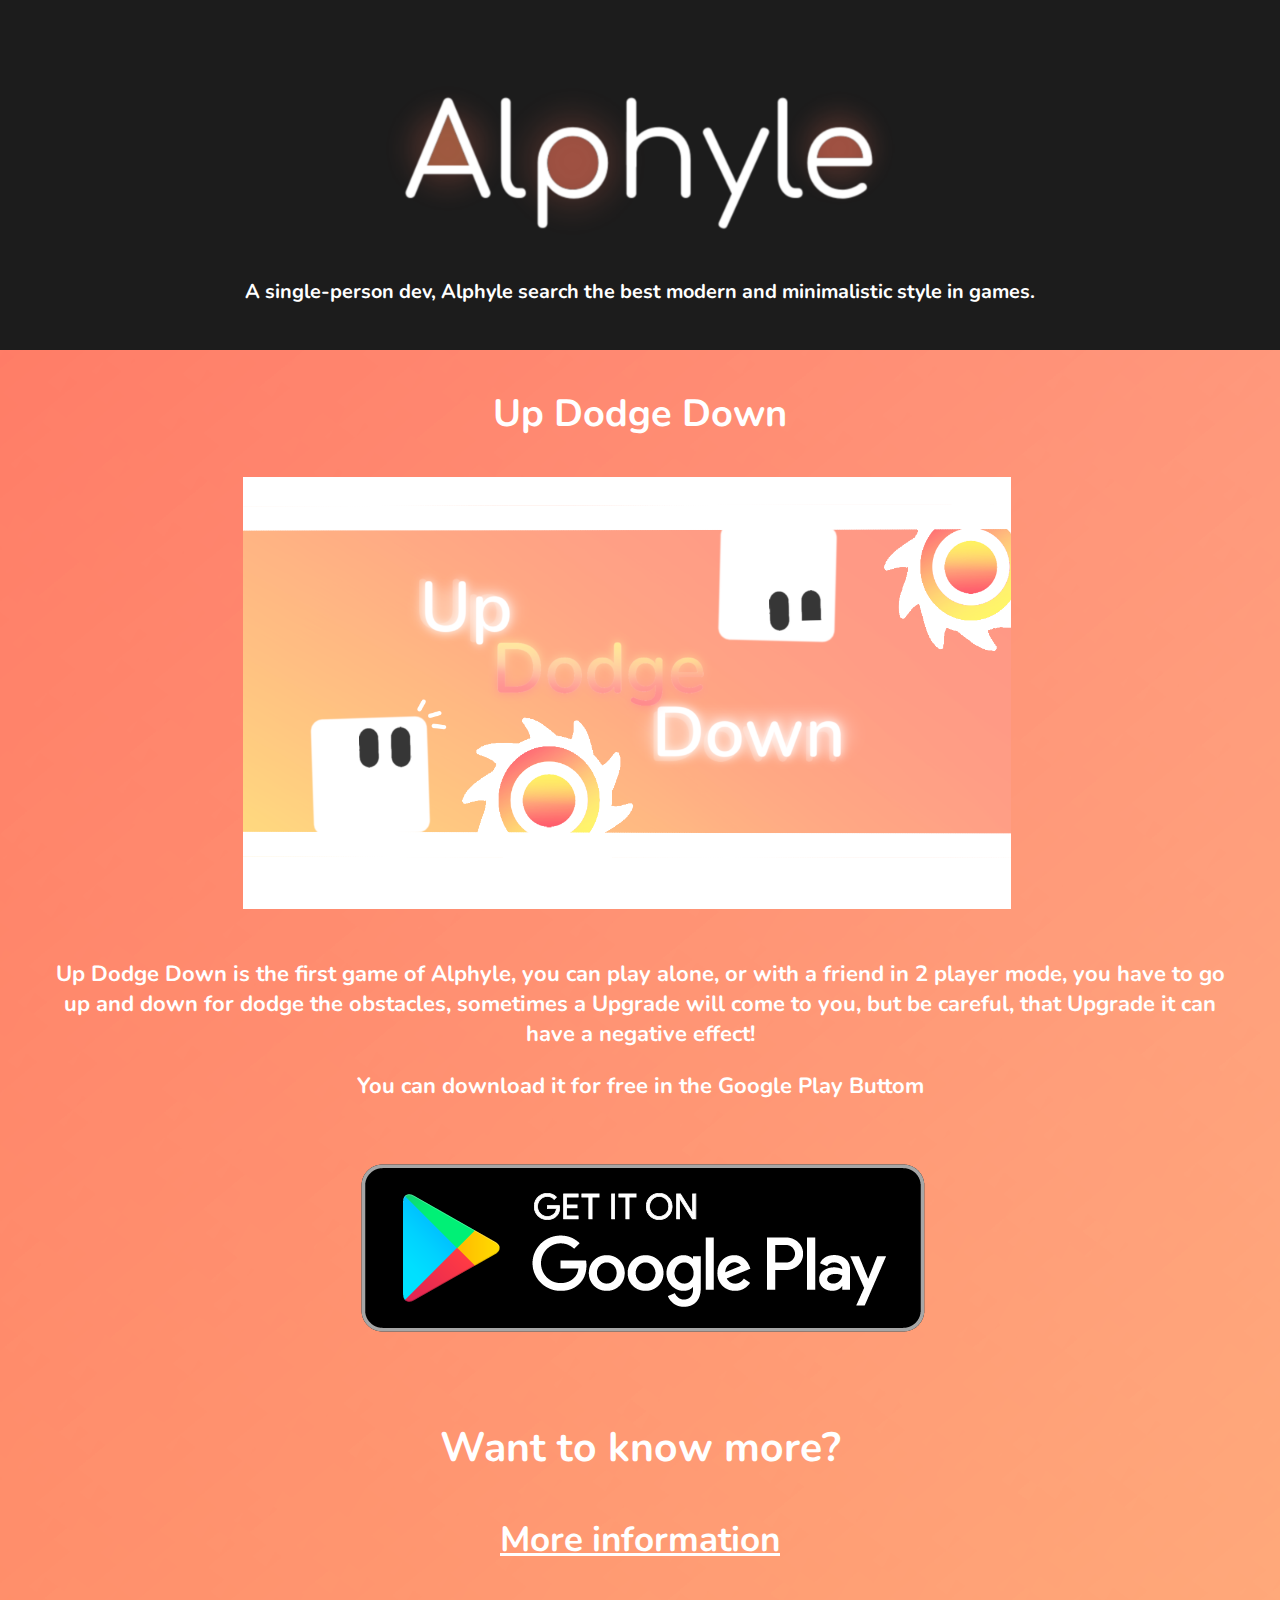
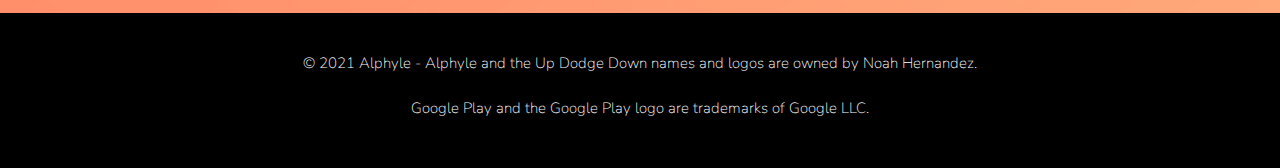
==== index.html @ a121c245 "first commit" ====
<!DOCTYPE html>

<html> 
  <head>
    <title>Alphyle</title>

    <!--Google Fonts nunito-->
    <link rel="preconnect" href="https://fonts.googleapis.com">
    <link rel="preconnect" href="https://fonts.gstatic.com" crossorigin>
    <link href="https://fonts.googleapis.com/css2?family=Nunito:ital,wght@0,200;0,300;0,400;0,600;0,700;0,800;0,900;1,200;1,300;1,400;1,600;1,700;1,800;1,900&display=swap" rel="stylesheet">

    <meta name="viewport" content="width=device-width", initial-scale="1.0">

    <!--CSS-->
    <link rel="stylesheet" href="style.css">

    <link rel="icon" href="res/images/AbstraltaIconCir.png">

  </head>


  <body>
    <!--HEADER-->
    <header class="header">

      <div class="header-content">
        <img src="res/images/AlphyleB.png"  alt="Alphyle logo" style="max-width:100%;height:auto;">

      </div>

      <div class="Alphyle_objetive_explain">
        <h3>A single-person dev, Alphyle search the best modern and minimalistic style in games.</h3>
      </div>


      </header>


    </header>


    <!--Up Dodge Down-->
    <section>
      <h3 class="Games-text-c">Up Dodge Down</h3>

      <div>

        <!--Imagen, explicacion y link a google play (link por imagen)-->
        <div>
          <img class="UDD_Image" src="res/images/UDD.png" alt="Up Dodge Down" style="max-width:100%;height:auto;">

          <p class="UDD_Explain">Up Dodge Down is the first game of Alphyle, you can play alone, or with a friend in 2 player mode, 
            you have to go up and down for dodge the obstacles, sometimes a Upgrade will come to you, but be careful, that Upgrade 
            it can have a negative effect!
          </p>

          <p class="UDD_Explain", class="PlayBadgeExplain">
            You can download it for free in the Google Play Buttom
          </p>
            
        <div class="GooglePlayBadgeDIV">
          <a class="GooglePlayBadge" href="https://play.google.com/store/apps/details?id=com.Alphyle.UpDodgeDown", target="_blank">
            <img src="res/images/google-play-badge.png" alt="Google Play Badge">
          </a>
        </div>
          
        </div>

        </div>

      </div>

      <!--More?-->
    <section class="want_more?">

      <div class="Container-text-c">

        <div class="Want_more_div">
          <h3>
            Want to know more?
          </h3>

          <a href="MoreAboutUDD.html">More information</a>



        </div>
      </div>

      <!--FOOTER-->
      <footer class="footer">

        <h5 class="Copyright">© 2021 Alphyle - Alphyle and the Up Dodge Down names and logos are owned by Noah Hernandez.</h5>

        <h5 class="Copyright">Google Play and the Google Play logo are trademarks of Google LLC.</h5>



      </footer>

  </body>


</html>
---- style.css ----
/**{
    padding: 0;
    margin: 0;
}*/

/*.header::after{
    content: '';
    height: 50vh;
    width: 100%;

    background-image: url("res/images/Background.png");
    background-size: cover;
    background-repeat: no-repeat;
    background-position: center;

    display: block;
}*/

body{
    background: rgba(0,0,0,0.9);
    margin: 0;
    color: #ffffff;
    font-family: 'Nunito', sans-serif;

    background-image: url("res/images/webpage-BG\(minus1\).png");
    background-size: auto;
    background-position-y: -700px;
    background-repeat: no-repeat;
}


.header-content{
    background: rgb(28, 28, 28);
    padding-top: 10px;
    padding-left: 30%;
    padding-right: 30%;

    z-index: 1;
    display: flex;
    align-items: center;
    justify-content: center;

    max-width: 40%;

    width: 50%;
    height: auto;
    
    
    margin-left: auto;
    margin-right: auto;

}

.Alphyle_objetive_explain{
    background: rgb(28, 28, 28);

    padding-bottom: 25px;
    padding-top: 10px;

    margin-top: -50px;

    font-weight: bold;
    text-align: center;
    font-size: 17px;
}

.Games-text-c{
    font-weight: bold;
    text-align: center;
    font-size: 38px;


}



.UDD_Image{
    
    display: flex;

    width: 60%;
    height: 60%;

    margin-left: 19%;

    margin-bottom: 50px;
}

.UDD_Explain{
    text-align: center;
    font-weight: bold;
    font-size: 22px;

    padding-left: 40px;
    padding-right: 40px;
}

/*Footer & Copyright notice*/
.footer{
    bottom: 0;
    background: rgba(0,0,0,1);
    padding-bottom: 25px;
    padding-top: 15px;
    margin: auto;
    margin-left: auto;

    
    align-items: center;
    justify-content: center;



}

.Copyright{
    font-size: 15px;
    font-weight: lighter;
    text-align: center;
    

}

/*Google Play Badge*/
.GooglePlayBadgeDIV{
    display: flex;
    align-items: center;
    justify-content: center;

}

.GooglePlayBadge{

    max-width: 50%;
    height: 50%;
}

/*Want more info?*/
.Want_more_div{
    font-size: 35px;
    font-weight: bolder;
    text-align: center;
    
    padding-bottom: 50px;
}

/*Links colored to white*/
a:any-link{
    color: white;
}


/*Celulares de 560 de altura*/
@media(max-height: 560px){
    .header-content{
        
        padding-left: 310px;
        padding-right: 310px;
    }

    .Alphyle_objetive_explain{
        -webkit-box-sizing: border-box; 
        -moz-box-sizing: border-box;    
        box-sizing: border-box;      
       }

    .Alphyle_objetive_explain{
        padding-top: 25px;
        width: 840px;
    }

    .Games-text-c{
        margin-left: 170px;

        width: 500px;
        height: auto;
    }
    
    .UDD_Image{
        margin-left: 165px;
        width: 90%;
        height: auto;
    }

    .UDD_Explain{
        margin-left: 25px;
        margin-right: 21px;

        width: 700px;
        height: auto;
    }

    .GooglePlayBadge{
        margin-right: 102px;
    }

    .Want_more_div{
        margin-left: 165px;

        width: 500px;
        height: auto;
    }
    .footer{
        margin-left: 0px;

        padding-right: 165px;
        padding-left: 165px;

        width: 500px;
        height: auto;
    }
}


/*Celulares de 640 de altura*/
@media(max-height: 640px){
    .header-content{
        
        padding-left: 350px;
        padding-right: 350px;
    }

    .Alphyle_objetive_explain{
        -webkit-box-sizing: border-box; 
        -moz-box-sizing: border-box;    
        box-sizing: border-box;      
       }

    .Alphyle_objetive_explain{
        padding-top: 25px;


        padding-left: 50%;
        padding-right: 50%;

        width: 870px;
        height: auto;
    }

    .Games-text-c{
        margin-left: 170px;

        width: 500px;
        height: auto;
    }
    
    .UDD_Image{
        margin-left: 235px;
        width: 100%;
        height: auto;
    }

    .UDD_Explain{
        margin-left: 25px;
        margin-right: 21px;

        width: 700px;
        height: auto;
    }

    .GooglePlayBadge{
        margin-right: 72px;

        width: 100px;
        height: auto;
    }

    .Want_more_div{
        margin-left: 165px;

        width: 500px;
        height: auto;
    }
    .footer{
        margin-left: 0px;

        padding-right: 50%;
        padding-left: 50%;

        padding-bottom: 100px;

        width: 500px;
        height: auto;
    }
    .Copyright{
        margin-bottom: 50px;
    }
}

/*Celulares de 731 de altura*/
@media(max-height: 731px){
    .header-content{
        
        padding-left: 280px;
        padding-right: 280px;
    }

    .Alphyle_objetive_explain{
        -webkit-box-sizing: border-box; 
        -moz-box-sizing: border-box;    
        box-sizing: border-box;      
       }

    .Alphyle_objetive_explain{
        padding-top: 25px;

        padding-right: 50px;

        width: 800px;
        height: auto;
    }

    .Games-text-c{
        margin-left: 120px;

        width: 500px;
        height: auto;
    }
    
    .UDD_Image{
        margin-left: 160px;
        width: 100%;
        height: auto;
    }

    .UDD_Explain{
        margin-left: 14px;
        margin-right: 14px;

        width: 610px;
        height: auto;
    }

    .GooglePlayBadge{
        margin-right: 140px;

        width: 200px;
        height: auto;
    }

    .Want_more_div{
        margin-left: 110px;

        width: 500px;
        height: auto;
    }
    .footer{
        margin-left: 0px;

        padding-right: 25%;
        padding-left: 30%;

        padding-bottom: 100px;

        width: 500px;
        height: auto;
    }
    .Copyright{
        margin-bottom: 50px;
    }
}



/*Celulares de 823 de altura*/
@media(max-height: 823px){
    .header-content{
        
        padding-left: 280px;
        padding-right: 280px;
    }

    .Alphyle_objetive_explain{
        -webkit-box-sizing: border-box; 
        -moz-box-sizing: border-box;    
        box-sizing: border-box;      
       }

    .Alphyle_objetive_explain{
        padding-top: 25px;

        padding-right: 50px;

        width: 800px;
        height: auto;
    }

    .Games-text-c{
        margin-left: 120px;

        width: 500px;
        height: auto;
    }
    
    .UDD_Image{
        margin-left: 160px;
        width: 100%;
        height: auto;
    }

    .UDD_Explain{
        margin-left: 14px;
        margin-right: 14px;

        width: 610px;
        height: auto;
    }

    .GooglePlayBadge{
        margin-right: 140px;

        width: 200px;
        height: auto;
    }

    .Want_more_div{
        margin-left: 110px;

        width: 500px;
        height: auto;
    }
    .footer{
        margin-left: 0px;

        padding-right: 25%;
        padding-left: 30%;

        padding-bottom: 100px;

        width: 500px;
        height: auto;
    }
    .Copyright{
        margin-bottom: 50px;
    }
}
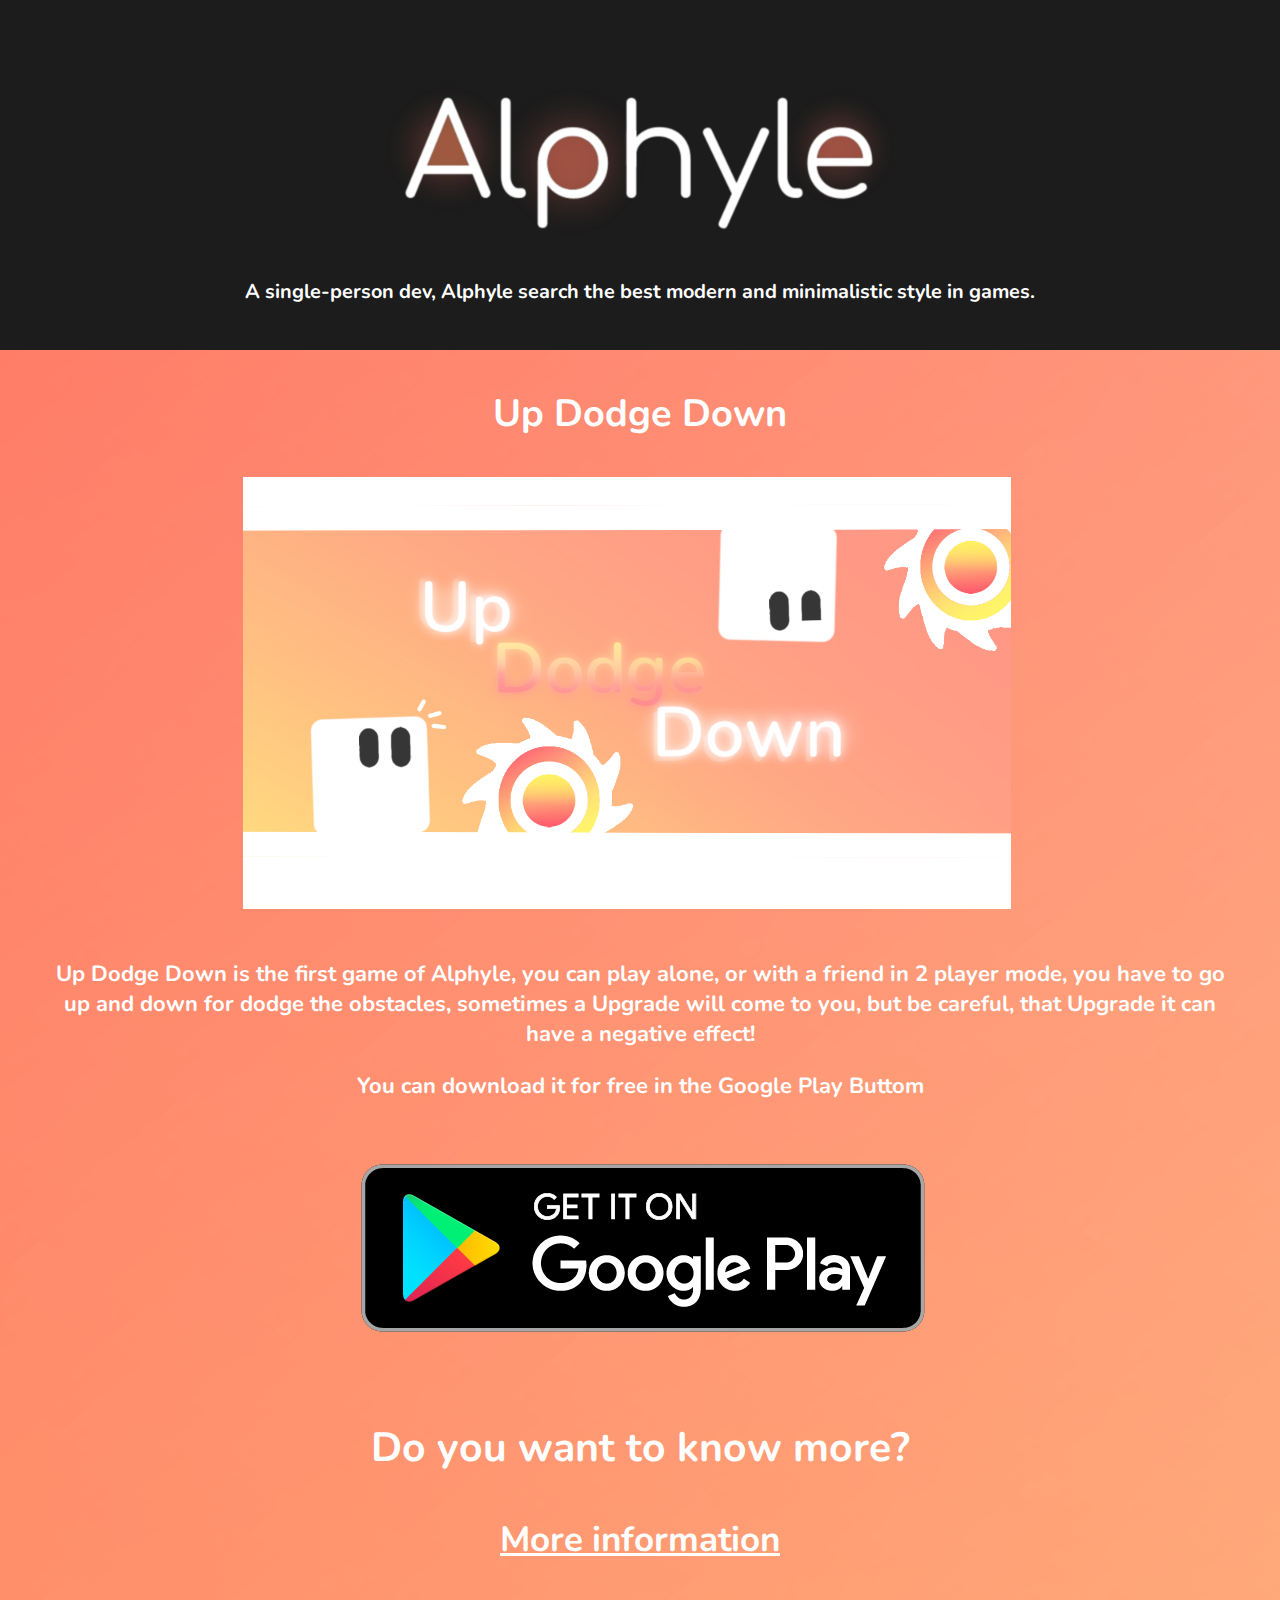
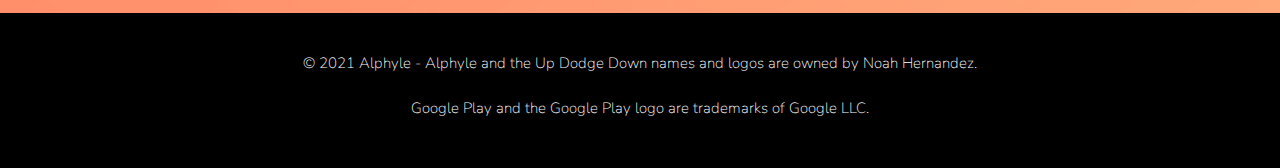
==== commit d939c017: "Update index.html" ====
--- a/index.html
+++ b/index.html
@@ -77,10 +77,10 @@
 
         <div class="Want_more_div">
           <h3>
-            Want to know more?
+            Do you want to know more?
           </h3>
 
-          <a href="MoreAboutUDD.html">More information</a>
+          <a href="https://sites.google.com/view/alphyle/up-dodge-down">More information</a>
 
 
 
@@ -101,4 +101,4 @@
   </body>
 
 
-</html>+</html>
--- a/style.css
+++ b/style.css
@@ -150,7 +150,7 @@
 
 
 /*Celulares de 560 de altura*/
-@media(max-height: 560px){
+@media(max-width: 360px){
     .header-content{
         
         padding-left: 310px;
@@ -210,9 +210,8 @@
     }
 }
 
-
 /*Celulares de 640 de altura*/
-@media(max-height: 640px){
+@media(max-width: 470px){
     .header-content{
         
         padding-left: 350px;
@@ -285,151 +284,3 @@
         margin-bottom: 50px;
     }
 }
-
-/*Celulares de 731 de altura*/
-@media(max-height: 731px){
-    .header-content{
-        
-        padding-left: 280px;
-        padding-right: 280px;
-    }
-
-    .Alphyle_objetive_explain{
-        -webkit-box-sizing: border-box; 
-        -moz-box-sizing: border-box;    
-        box-sizing: border-box;      
-       }
-
-    .Alphyle_objetive_explain{
-        padding-top: 25px;
-
-        padding-right: 50px;
-
-        width: 800px;
-        height: auto;
-    }
-
-    .Games-text-c{
-        margin-left: 120px;
-
-        width: 500px;
-        height: auto;
-    }
-    
-    .UDD_Image{
-        margin-left: 160px;
-        width: 100%;
-        height: auto;
-    }
-
-    .UDD_Explain{
-        margin-left: 14px;
-        margin-right: 14px;
-
-        width: 610px;
-        height: auto;
-    }
-
-    .GooglePlayBadge{
-        margin-right: 140px;
-
-        width: 200px;
-        height: auto;
-    }
-
-    .Want_more_div{
-        margin-left: 110px;
-
-        width: 500px;
-        height: auto;
-    }
-    .footer{
-        margin-left: 0px;
-
-        padding-right: 25%;
-        padding-left: 30%;
-
-        padding-bottom: 100px;
-
-        width: 500px;
-        height: auto;
-    }
-    .Copyright{
-        margin-bottom: 50px;
-    }
-}
-
-
-
-/*Celulares de 823 de altura*/
-@media(max-height: 823px){
-    .header-content{
-        
-        padding-left: 280px;
-        padding-right: 280px;
-    }
-
-    .Alphyle_objetive_explain{
-        -webkit-box-sizing: border-box; 
-        -moz-box-sizing: border-box;    
-        box-sizing: border-box;      
-       }
-
-    .Alphyle_objetive_explain{
-        padding-top: 25px;
-
-        padding-right: 50px;
-
-        width: 800px;
-        height: auto;
-    }
-
-    .Games-text-c{
-        margin-left: 120px;
-
-        width: 500px;
-        height: auto;
-    }
-    
-    .UDD_Image{
-        margin-left: 160px;
-        width: 100%;
-        height: auto;
-    }
-
-    .UDD_Explain{
-        margin-left: 14px;
-        margin-right: 14px;
-
-        width: 610px;
-        height: auto;
-    }
-
-    .GooglePlayBadge{
-        margin-right: 140px;
-
-        width: 200px;
-        height: auto;
-    }
-
-    .Want_more_div{
-        margin-left: 110px;
-
-        width: 500px;
-        height: auto;
-    }
-    .footer{
-        margin-left: 0px;
-
-        padding-right: 25%;
-        padding-left: 30%;
-
-        padding-bottom: 100px;
-
-        width: 500px;
-        height: auto;
-    }
-    .Copyright{
-        margin-bottom: 50px;
-    }
-}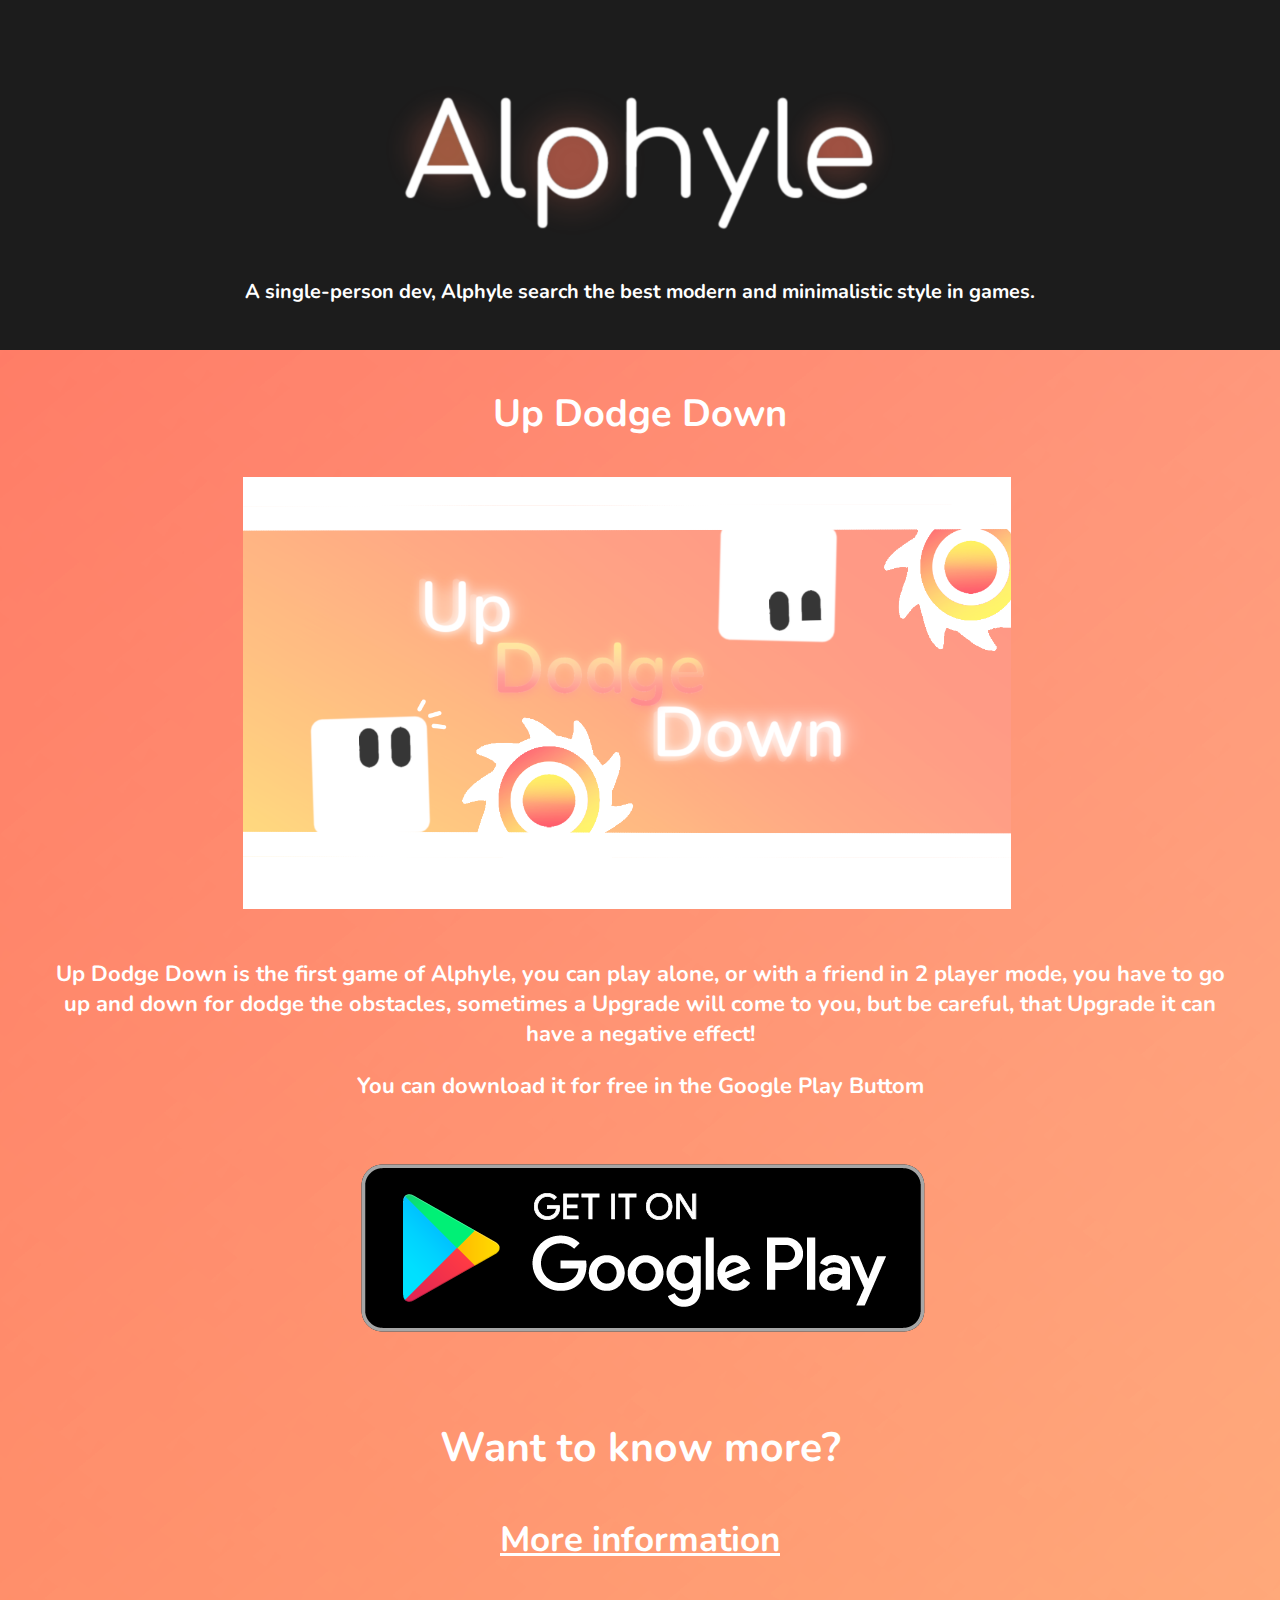
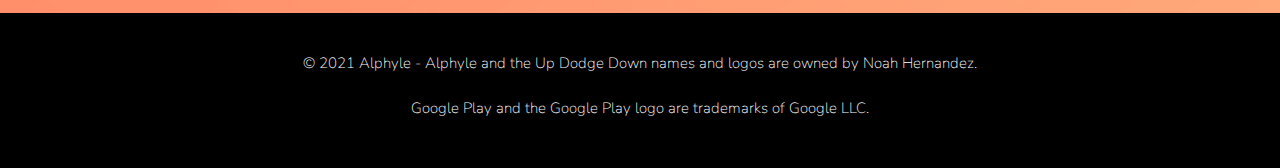
==== commit 132c20cb: "Update index.html" ====
--- a/index.html
+++ b/index.html
@@ -77,7 +77,7 @@
 
         <div class="Want_more_div">
           <h3>
-            Do you want to know more?
+            Want to know more?
           </h3>
 
           <a href="https://sites.google.com/view/alphyle/up-dodge-down">More information</a>
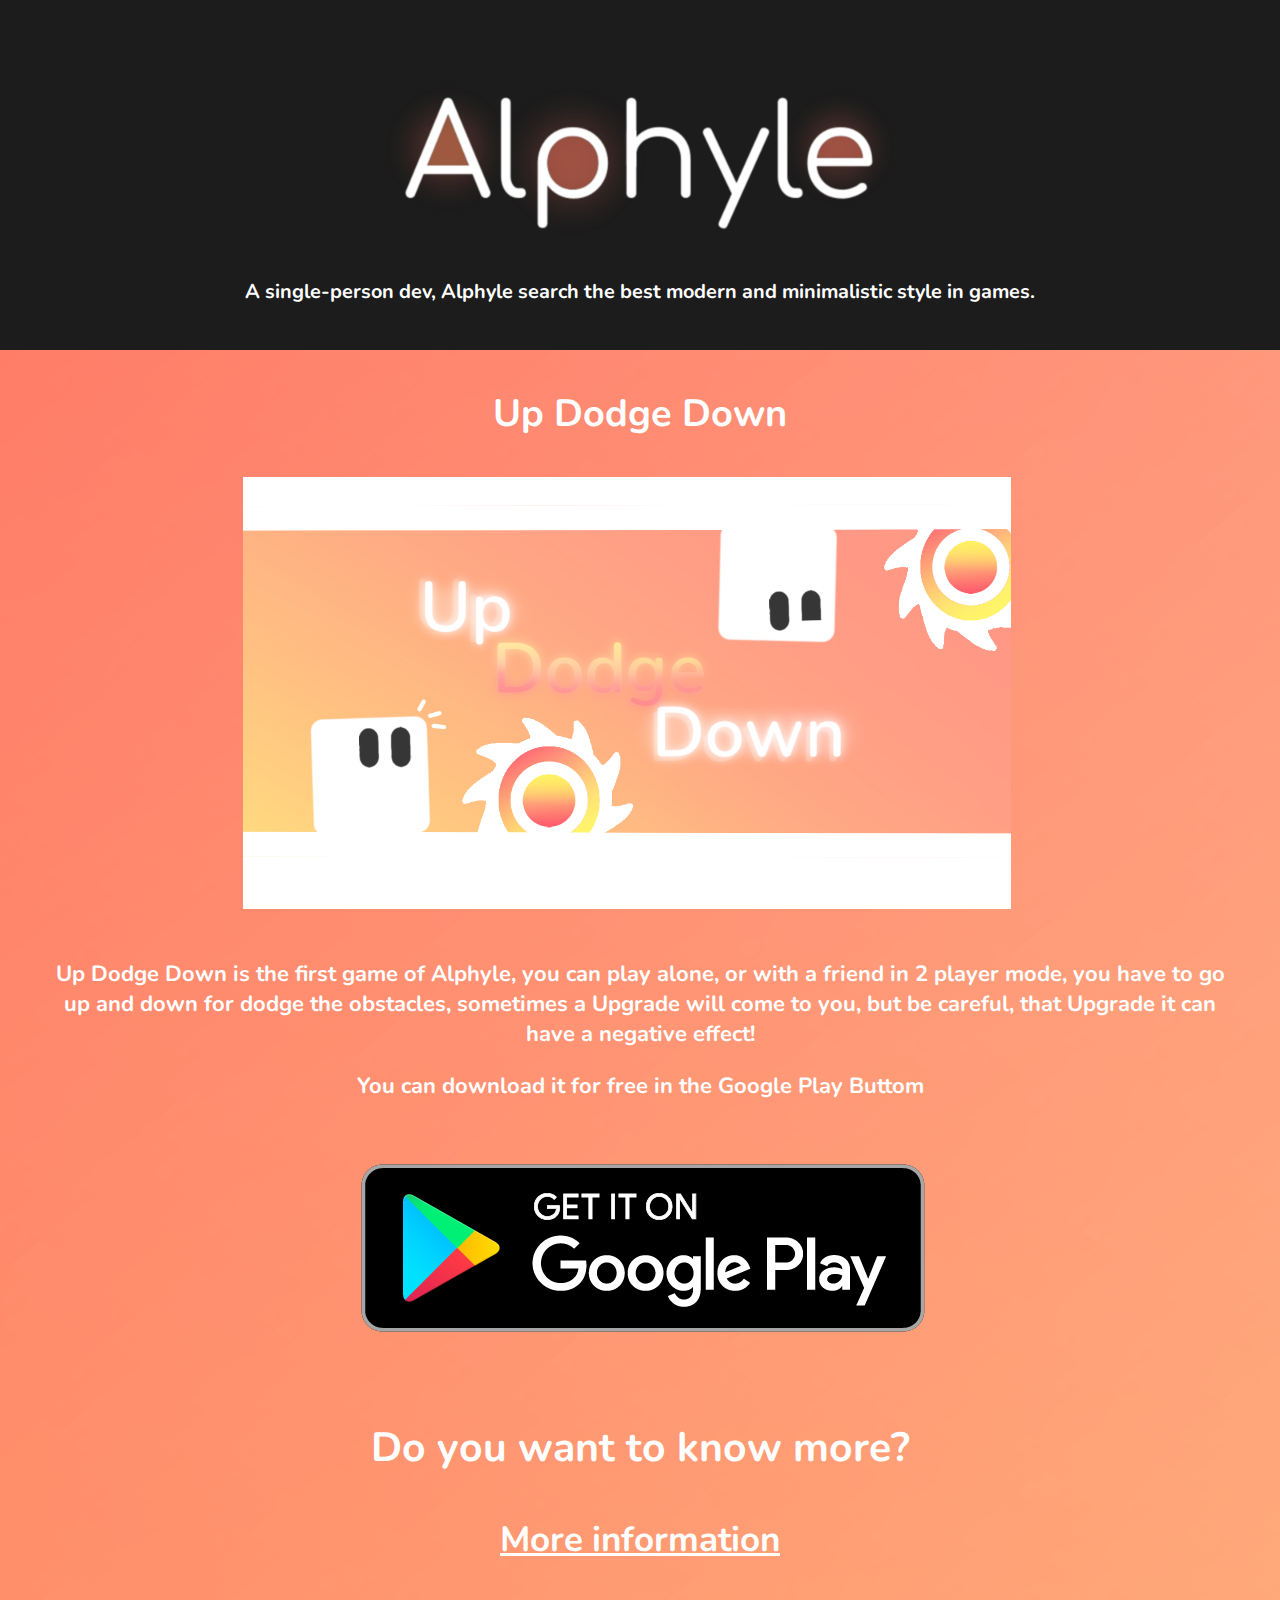
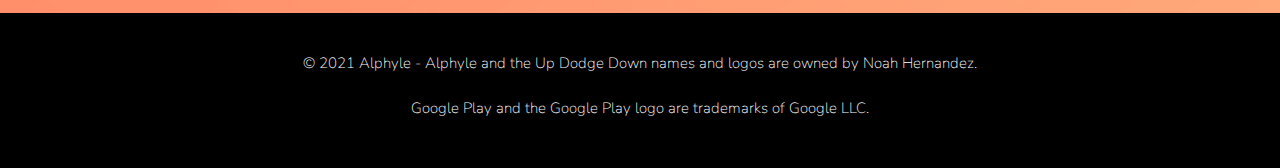
==== commit da013070: "Update index.html" ====
--- a/index.html
+++ b/index.html
@@ -77,7 +77,7 @@
 
         <div class="Want_more_div">
           <h3>
-            Want to know more?
+            Do you want to know more?
           </h3>
 
           <a href="https://sites.google.com/view/alphyle/up-dodge-down">More information</a>
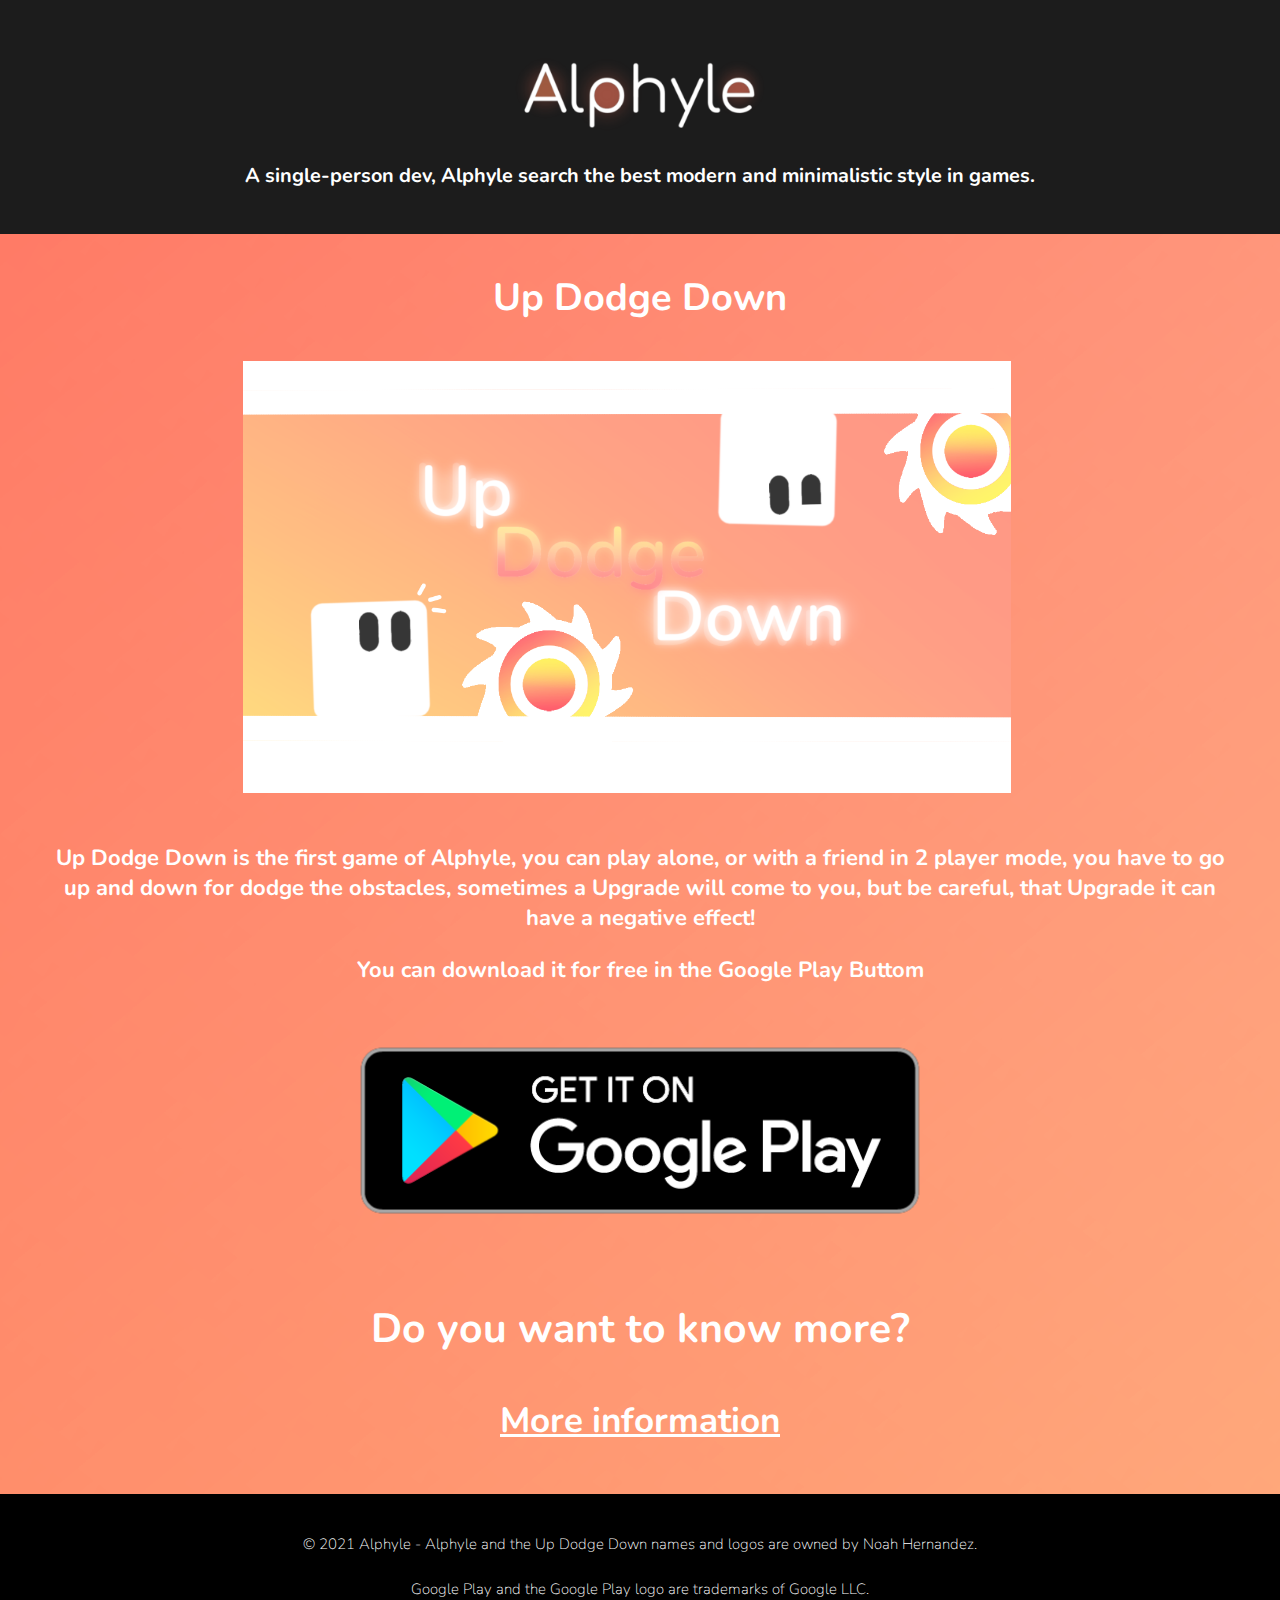
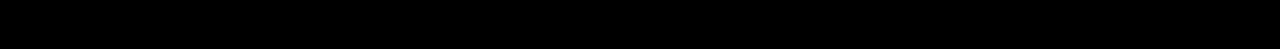
==== commit f9787944: "Add files via upload" ====
--- a/index.html
+++ b/index.html
@@ -1,104 +1,106 @@
-<!DOCTYPE html>
-
-<html> 
-  <head>
-    <title>Alphyle</title>
-
-    <!--Google Fonts nunito-->
-    <link rel="preconnect" href="https://fonts.googleapis.com">
-    <link rel="preconnect" href="https://fonts.gstatic.com" crossorigin>
-    <link href="https://fonts.googleapis.com/css2?family=Nunito:ital,wght@0,200;0,300;0,400;0,600;0,700;0,800;0,900;1,200;1,300;1,400;1,600;1,700;1,800;1,900&display=swap" rel="stylesheet">
-
-    <meta name="viewport" content="width=device-width", initial-scale="1.0">
-
-    <!--CSS-->
-    <link rel="stylesheet" href="style.css">
-
-    <link rel="icon" href="res/images/AbstraltaIconCir.png">
-
-  </head>
-
-
-  <body>
-    <!--HEADER-->
-    <header class="header">
-
-      <div class="header-content">
-        <img src="res/images/AlphyleB.png"  alt="Alphyle logo" style="max-width:100%;height:auto;">
-
-      </div>
-
-      <div class="Alphyle_objetive_explain">
-        <h3>A single-person dev, Alphyle search the best modern and minimalistic style in games.</h3>
-      </div>
-
-
-      </header>
-
-
-    </header>
-
-
-    <!--Up Dodge Down-->
-    <section>
-      <h3 class="Games-text-c">Up Dodge Down</h3>
-
-      <div>
-
-        <!--Imagen, explicacion y link a google play (link por imagen)-->
-        <div>
-          <img class="UDD_Image" src="res/images/UDD.png" alt="Up Dodge Down" style="max-width:100%;height:auto;">
-
-          <p class="UDD_Explain">Up Dodge Down is the first game of Alphyle, you can play alone, or with a friend in 2 player mode, 
-            you have to go up and down for dodge the obstacles, sometimes a Upgrade will come to you, but be careful, that Upgrade 
-            it can have a negative effect!
-          </p>
-
-          <p class="UDD_Explain", class="PlayBadgeExplain">
-            You can download it for free in the Google Play Buttom
-          </p>
-            
-        <div class="GooglePlayBadgeDIV">
-          <a class="GooglePlayBadge" href="https://play.google.com/store/apps/details?id=com.Alphyle.UpDodgeDown", target="_blank">
-            <img src="res/images/google-play-badge.png" alt="Google Play Badge">
-          </a>
-        </div>
-          
-        </div>
-
-        </div>
-
-      </div>
-
-      <!--More?-->
-    <section class="want_more?">
-
-      <div class="Container-text-c">
-
-        <div class="Want_more_div">
-          <h3>
-            Do you want to know more?
-          </h3>
-
-          <a href="https://sites.google.com/view/alphyle/up-dodge-down">More information</a>
-
-
-
-        </div>
-      </div>
-
-      <!--FOOTER-->
-      <footer class="footer">
-
-        <h5 class="Copyright">© 2021 Alphyle - Alphyle and the Up Dodge Down names and logos are owned by Noah Hernandez.</h5>
-
-        <h5 class="Copyright">Google Play and the Google Play logo are trademarks of Google LLC.</h5>
-
-
-
-      </footer>
-
-  </body>
-
-
-</html>
+<!DOCTYPE html>
+
+<html> 
+  <head>
+    <title>Alphyle</title>
+
+    <!--Google Fonts nunito-->
+    <link rel="preconnect" href="https://fonts.googleapis.com">
+    <link rel="preconnect" href="https://fonts.gstatic.com" crossorigin>
+    <link href="https://fonts.googleapis.com/css2?family=Nunito:ital,wght@0,200;0,300;0,400;0,600;0,700;0,800;0,900;1,200;1,300;1,400;1,600;1,700;1,800;1,900&display=swap" rel="stylesheet">
+
+    <meta name="viewport" content="width=device-width", initial-scale="1.0">
+
+    <!--CSS-->
+    <link rel="stylesheet" href="style.css">
+
+    <link rel="icon" href="res/images/AbstraltaIconCir.png">
+
+    <link rel="icon" href="res/images/SinglePlayer.png">
+
+  </head>
+
+
+  <body>
+    <!--HEADER-->
+    <header class="header">
+
+      <div class="header-content">
+        <img class="header_image" src="res/images/AlphyleB.png" alt="Alphyle logo" >
+<!--style="max-width:40%;height:auto;"-->
+      </div>
+
+      <div class="Alphyle_objetive_explain">
+        <h3>A single-person dev, Alphyle search the best modern and minimalistic style in games.</h3>
+      </div>
+
+
+      </header>
+
+
+    </header>
+
+
+    <!--Up Dodge Down-->
+    <section class="content">
+      <h3 class="Games-text-c">Up Dodge Down</h3>
+
+      <div>
+
+        <!--Imagen, explicacion y link a google play (link por imagen)-->
+        <div>
+          <img class="UDD_Image" src="res/images/UDD.png" alt="Up Dodge Down" style="max-width:100%;height:auto;">
+
+          <p class="UDD_Explain">Up Dodge Down is the first game of Alphyle, you can play alone, or with a friend in 2 player mode, 
+            you have to go up and down for dodge the obstacles, sometimes a Upgrade will come to you, but be careful, that Upgrade 
+            it can have a negative effect!
+          </p>
+
+          <p class="UDD_Explain", class="PlayBadgeExplain">
+            You can download it for free in the Google Play Buttom
+          </p>
+            
+        <div class="GooglePlayBadgeDIV">
+          <a class="GooglePlayBadge" href="https://play.google.com/store/apps/details?id=com.Alphyle.UpDodgeDown", target="_blank">
+            <img src="res/images/google-play-badge.png" alt="Google Play Badge" style="max-width:100%;height:auto;">
+          </a>
+        </div>
+          
+        </div>
+
+        </div>
+
+      </div>
+
+      <!--More?-->
+    <section class="want_more?" class="content">
+
+      <div class="Container-text-c">
+
+        <div class="Want_more_div">
+          <h3>
+            Do you want to know more?
+          </h3>
+
+          <a href="Up Dodge Down/Up Dodge Down.html">More information</a>
+
+<!--https://sites.google.com/view/alphyle/up-dodge-down-->
+
+        </div>
+      </div>
+
+      <!--FOOTER-->
+      <footer class="footer">
+
+        <h5 class="Copyright">© 2021 Alphyle - Alphyle and the Up Dodge Down names and logos are owned by Noah Hernandez.</h5>
+
+        <h5 class="Copyright">Google Play and the Google Play logo are trademarks of Google LLC.</h5>
+
+
+
+      </footer>
+
+  </body>
+
+
+</html>--- a/style.css
+++ b/style.css
@@ -1,286 +1,145 @@
-/**{
-    padding: 0;
-    margin: 0;
-}*/
-
-/*.header::after{
-    content: '';
-    height: 50vh;
-    width: 100%;
-
-    background-image: url("res/images/Background.png");
-    background-size: cover;
-    background-repeat: no-repeat;
-    background-position: center;
-
-    display: block;
-}*/
-
-body{
-    background: rgba(0,0,0,0.9);
-    margin: 0;
-    color: #ffffff;
-    font-family: 'Nunito', sans-serif;
-
-    background-image: url("res/images/webpage-BG\(minus1\).png");
-    background-size: auto;
-    background-position-y: -700px;
-    background-repeat: no-repeat;
-}
-
-
-.header-content{
-    background: rgb(28, 28, 28);
-    padding-top: 10px;
-    padding-left: 30%;
-    padding-right: 30%;
-
-    z-index: 1;
-    display: flex;
-    align-items: center;
-    justify-content: center;
-
-    max-width: 40%;
-
-    width: 50%;
-    height: auto;
-    
-    
-    margin-left: auto;
-    margin-right: auto;
-
-}
-
-.Alphyle_objetive_explain{
-    background: rgb(28, 28, 28);
-
-    padding-bottom: 25px;
-    padding-top: 10px;
-
-    margin-top: -50px;
-
-    font-weight: bold;
-    text-align: center;
-    font-size: 17px;
-}
-
-.Games-text-c{
-    font-weight: bold;
-    text-align: center;
-    font-size: 38px;
-
-
-}
-
-
-
-.UDD_Image{
-    
-    display: flex;
-
-    width: 60%;
-    height: 60%;
-
-    margin-left: 19%;
-
-    margin-bottom: 50px;
-}
-
-.UDD_Explain{
-    text-align: center;
-    font-weight: bold;
-    font-size: 22px;
-
-    padding-left: 40px;
-    padding-right: 40px;
-}
-
-/*Footer & Copyright notice*/
-.footer{
-    bottom: 0;
-    background: rgba(0,0,0,1);
-    padding-bottom: 25px;
-    padding-top: 15px;
-    margin: auto;
-    margin-left: auto;
-
-    
-    align-items: center;
-    justify-content: center;
-
-
-
-}
-
-.Copyright{
-    font-size: 15px;
-    font-weight: lighter;
-    text-align: center;
-    
-
-}
-
-/*Google Play Badge*/
-.GooglePlayBadgeDIV{
-    display: flex;
-    align-items: center;
-    justify-content: center;
-
-}
-
-.GooglePlayBadge{
-
-    max-width: 50%;
-    height: 50%;
-}
-
-/*Want more info?*/
-.Want_more_div{
-    font-size: 35px;
-    font-weight: bolder;
-    text-align: center;
-    
-    padding-bottom: 50px;
-}
-
-/*Links colored to white*/
-a:any-link{
-    color: white;
-}
-
-
-/*Celulares de 560 de altura*/
-@media(max-width: 360px){
-    .header-content{
-        
-        padding-left: 310px;
-        padding-right: 310px;
-    }
-
-    .Alphyle_objetive_explain{
-        -webkit-box-sizing: border-box; 
-        -moz-box-sizing: border-box;    
-        box-sizing: border-box;      
-       }
-
-    .Alphyle_objetive_explain{
-        padding-top: 25px;
-        width: 840px;
-    }
-
-    .Games-text-c{
-        margin-left: 170px;
-
-        width: 500px;
-        height: auto;
-    }
-    
-    .UDD_Image{
-        margin-left: 165px;
-        width: 90%;
-        height: auto;
-    }
-
-    .UDD_Explain{
-        margin-left: 25px;
-        margin-right: 21px;
-
-        width: 700px;
-        height: auto;
-    }
-
-    .GooglePlayBadge{
-        margin-right: 102px;
-    }
-
-    .Want_more_div{
-        margin-left: 165px;
-
-        width: 500px;
-        height: auto;
-    }
-    .footer{
-        margin-left: 0px;
-
-        padding-right: 165px;
-        padding-left: 165px;
-
-        width: 500px;
-        height: auto;
-    }
-}
-
-/*Celulares de 640 de altura*/
-@media(max-width: 470px){
-    .header-content{
-        
-        padding-left: 350px;
-        padding-right: 350px;
-    }
-
-    .Alphyle_objetive_explain{
-        -webkit-box-sizing: border-box; 
-        -moz-box-sizing: border-box;    
-        box-sizing: border-box;      
-       }
-
-    .Alphyle_objetive_explain{
-        padding-top: 25px;
-
-
-        padding-left: 50%;
-        padding-right: 50%;
-
-        width: 870px;
-        height: auto;
-    }
-
-    .Games-text-c{
-        margin-left: 170px;
-
-        width: 500px;
-        height: auto;
-    }
-    
-    .UDD_Image{
-        margin-left: 235px;
-        width: 100%;
-        height: auto;
-    }
-
-    .UDD_Explain{
-        margin-left: 25px;
-        margin-right: 21px;
-
-        width: 700px;
-        height: auto;
-    }
-
-    .GooglePlayBadge{
-        margin-right: 72px;
-
-        width: 100px;
-        height: auto;
-    }
-
-    .Want_more_div{
-        margin-left: 165px;
-
-        width: 500px;
-        height: auto;
-    }
-    .footer{
-        margin-left: 0px;
-
-        padding-right: 50%;
-        padding-left: 50%;
-
-        padding-bottom: 100px;
-
-        width: 500px;
-        height: auto;
-    }
-    .Copyright{
-        margin-bottom: 50px;
-    }
-}
+/**{
+    padding: 0;
+    margin: 0;
+}*/
+
+/*.header::after{
+    content: '';
+    height: 50vh;
+    width: 100%;
+
+    background-image: url("res/images/Background.png");
+    background-size: cover;
+    background-repeat: no-repeat;
+    background-position: center;
+
+    display: block;
+}*/
+
+
+body{
+    background: rgba(0,0,0,0.9);
+    margin: 0;
+    color: #ffffff;
+    font-family: 'Nunito', sans-serif;
+
+    background-image: url("res/images/webpage-BG\(minus1\).png");
+    background-size: auto;
+    background-position-y: -700px;
+    background-repeat: no-repeat;
+}
+
+
+
+.header-content{
+    background: rgb(28, 28, 28);
+    overflow: hidden;
+    padding: 20px 10px;
+}
+
+.header_image{
+    display: block;
+    margin-left: auto;
+    margin-right: auto;
+    width: 20%;
+}
+
+
+
+.Alphyle_objetive_explain{
+    background: rgb(28, 28, 28);
+
+    padding-bottom: 25px;
+    padding-top: 10px;
+
+    margin-top: -50px;
+
+    font-weight: bold;
+    text-align: center;
+    font-size: 17px;
+}
+
+.Games-text-c{
+    font-weight: bold;
+    text-align: center;
+    font-size: 38px;
+
+
+}
+
+
+
+.UDD_Image{
+    
+    display: flex;
+
+    width: 60%;
+    height: 60%;
+
+    margin-left: 19%;
+
+    margin-bottom: 50px;
+}
+
+.UDD_Explain{
+    text-align: center;
+    font-weight: bold;
+    font-size: 22px;
+
+    padding-left: 40px;
+    padding-right: 40px;
+}
+
+/*Footer & Copyright notice*/
+.footer{
+    bottom: 0;
+    background: rgba(0,0,0,1);
+    padding-bottom: 25px;
+    padding-top: 15px;
+    margin: auto;
+    margin-left: auto;
+
+    
+    align-items: center;
+    justify-content: center;
+
+
+
+}
+
+.Copyright{
+    font-size: 15px;
+    font-weight: lighter;
+    text-align: center;
+    
+
+}
+
+/*Google Play Badge*/
+.GooglePlayBadgeDIV{
+    display: flex;
+    align-items: center;
+    justify-content: center;
+
+}
+
+.GooglePlayBadge{
+
+    max-width: 50%;
+    height: 50%;
+}
+
+/*Want more info?*/
+.Want_more_div{
+    font-size: 35px;
+    font-weight: bolder;
+    text-align: center;
+    
+    padding-bottom: 50px;
+}
+
+/*Links colored to white*/
+a:any-link{
+    color: white;
+}
+
